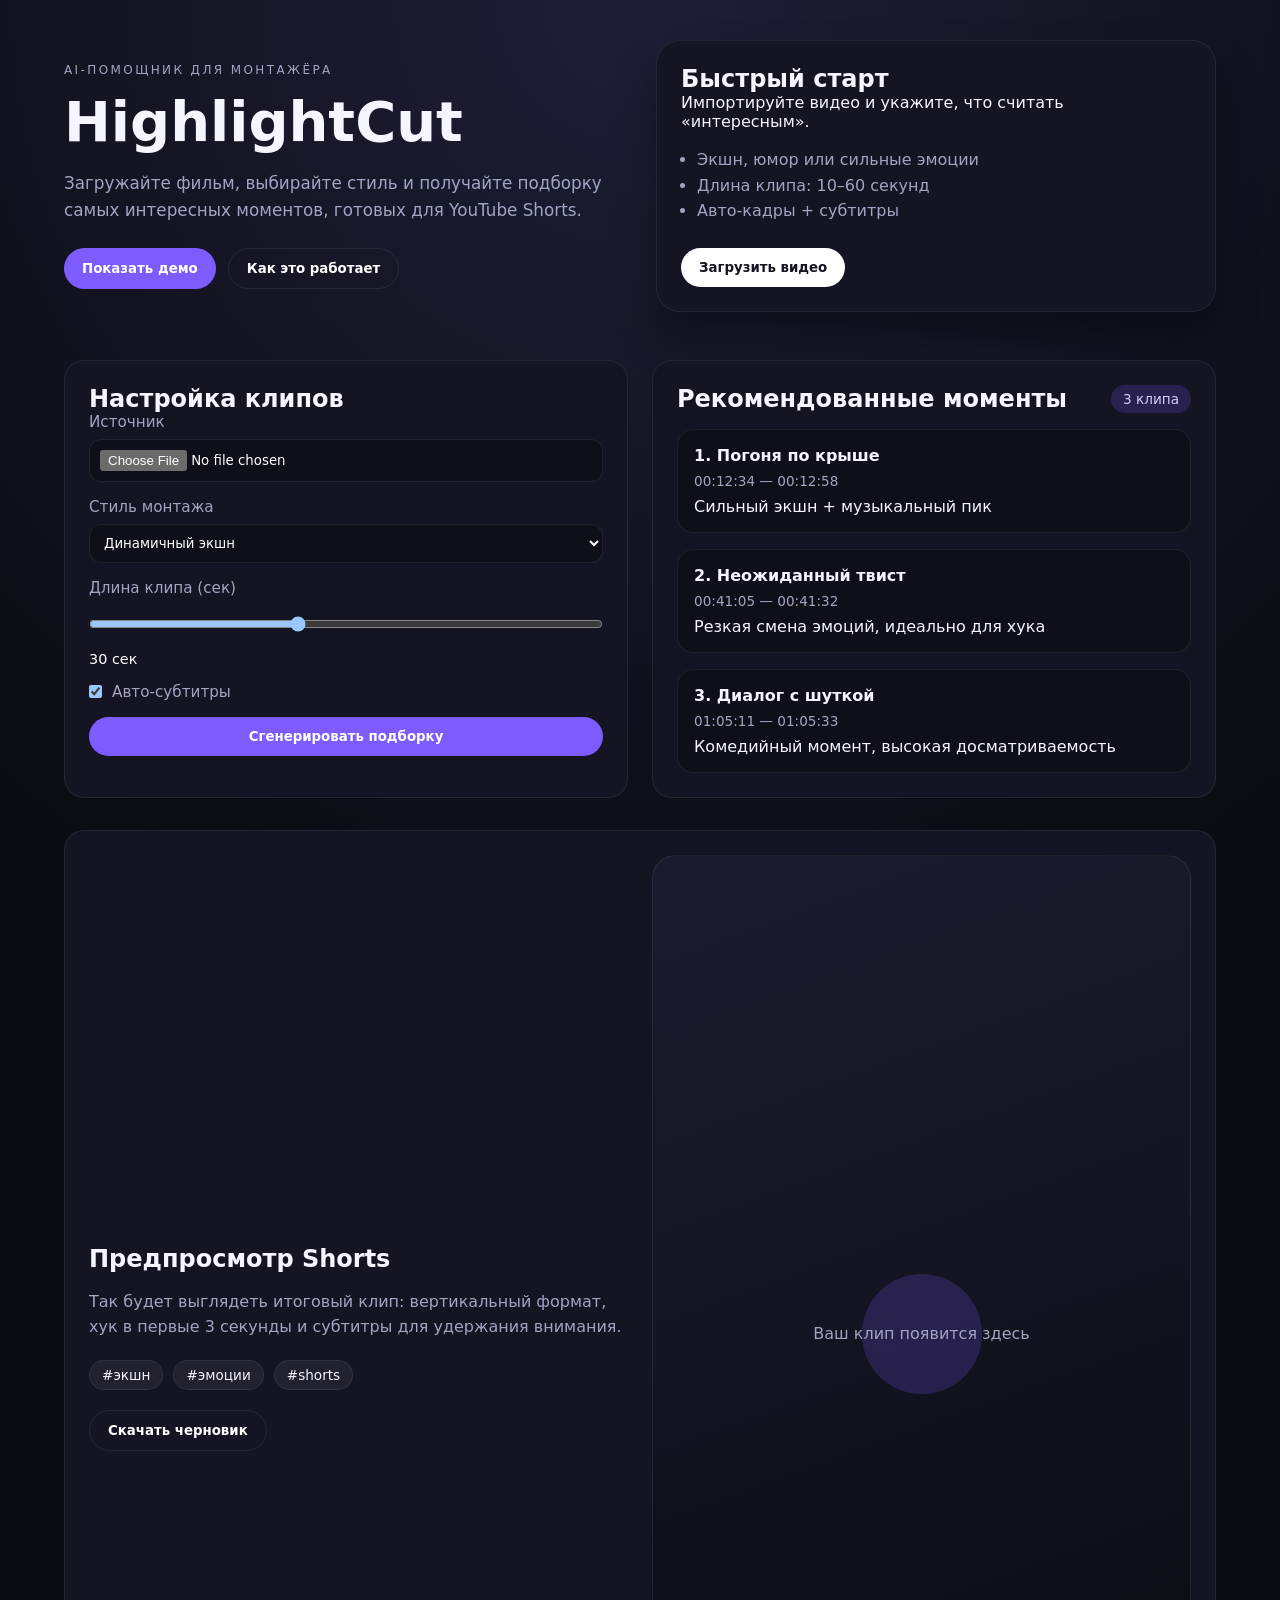
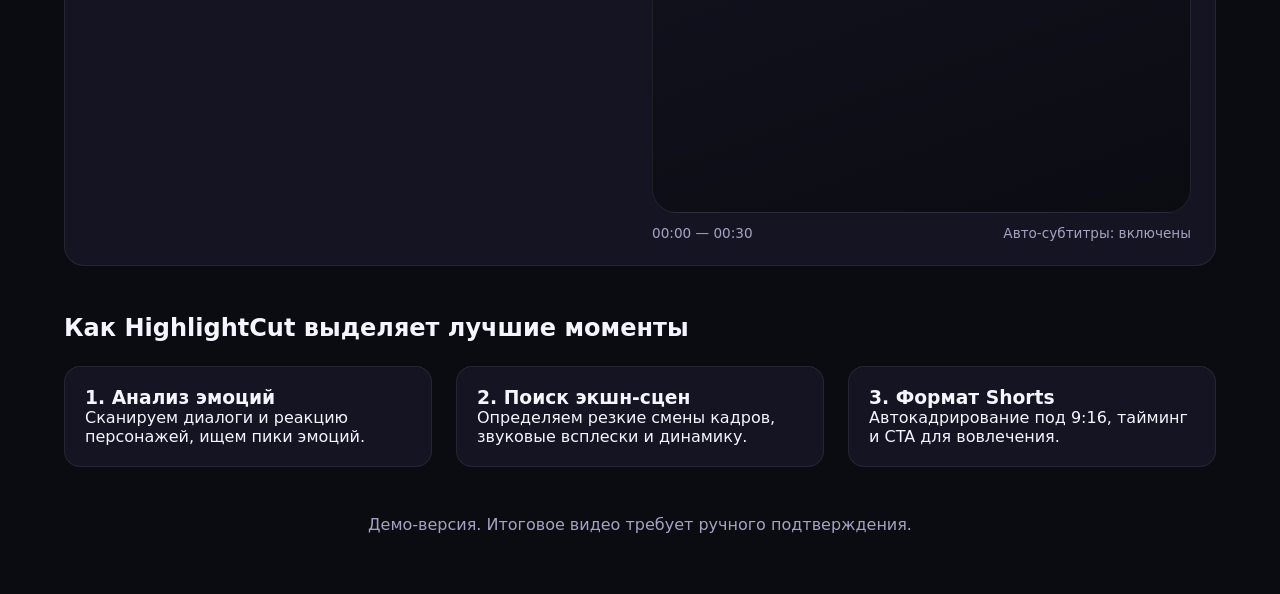
==== public/index.html @ 3cbfcb70 "Add public copy of static site" ====
<!doctype html>
<html lang="ru">
  <head>
    <meta charset="UTF-8" />
    <meta name="viewport" content="width=device-width, initial-scale=1" />
    <title>HighlightCut — клипы для YouTube Shorts</title>
    <link rel="stylesheet" href="styles.css" />
  </head>
  <body>
    <div class="page">
      <header class="hero">
        <div>
          <p class="eyebrow">AI-помощник для монтажёра</p>
          <h1>HighlightCut</h1>
          <p class="subtitle">
            Загружайте фильм, выбирайте стиль и получайте подборку самых интересных
            моментов, готовых для YouTube Shorts.
          </p>
          <div class="hero-actions">
            <button class="primary" type="button" id="demo-button">Показать демо</button>
            <button class="ghost" type="button">Как это работает</button>
          </div>
        </div>
        <div class="hero-card">
          <h2>Быстрый старт</h2>
          <p>Импортируйте видео и укажите, что считать «интересным».</p>
          <ul>
            <li>Экшн, юмор или сильные эмоции</li>
            <li>Длина клипа: 10–60 секунд</li>
            <li>Авто-кадры + субтитры</li>
          </ul>
          <button class="secondary" type="button">Загрузить видео</button>
        </div>
      </header>

      <main class="content">
        <section class="panel">
          <h2>Настройка клипов</h2>
          <form class="settings">
            <label>
              Источник
              <input type="file" accept="video/*" />
            </label>
            <label>
              Стиль монтажа
              <select>
                <option>Динамичный экшн</option>
                <option>Комедийные моменты</option>
                <option>Сильные эмоции</option>
                <option>Сюжетные повороты</option>
              </select>
            </label>
            <label>
              Длина клипа (сек)
              <input type="range" min="10" max="60" value="30" id="duration" />
              <span class="range-output" id="duration-output">30 сек</span>
            </label>
            <label class="toggle">
              <input type="checkbox" checked />
              Авто-субтитры
            </label>
            <button type="button" class="primary" id="generate">Сгенерировать подборку</button>
          </form>
        </section>

        <section class="panel">
          <div class="panel-header">
            <h2>Рекомендованные моменты</h2>
            <span class="badge" id="highlight-count">0 клипов</span>
          </div>
          <div class="highlights" id="highlights">
            <div class="highlight-card">
              <strong>1. Погоня по крыше</strong>
              <span>00:12:34 — 00:12:58</span>
              <p>Сильный экшн + музыкальный пик.</p>
            </div>
            <div class="highlight-card">
              <strong>2. Неожиданный твист</strong>
              <span>00:41:05 — 00:41:32</span>
              <p>Резкая смена эмоций, идеально для хука.</p>
            </div>
            <div class="highlight-card">
              <strong>3. Диалог с шуткой</strong>
              <span>01:05:11 — 01:05:33</span>
              <p>Комедийный момент, высокая досматриваемость.</p>
            </div>
          </div>
        </section>
      </main>

      <section class="panel preview">
        <div class="preview-copy">
          <h2>Предпросмотр Shorts</h2>
          <p>
            Так будет выглядеть итоговый клип: вертикальный формат, хук в первые
            3 секунды и субтитры для удержания внимания.
          </p>
          <div class="preview-tags">
            <span>#экшн</span>
            <span>#эмоции</span>
            <span>#shorts</span>
          </div>
          <button class="ghost" type="button">Скачать черновик</button>
        </div>
        <div class="preview-frame">
          <div class="preview-video">
            <div class="pulse"></div>
            <p>Ваш клип появится здесь</p>
          </div>
          <div class="preview-meta">
            <span>00:00 — 00:30</span>
            <span>Авто-субтитры: включены</span>
          </div>
        </div>
      </section>

      <section class="workflow">
        <h2>Как HighlightCut выделяет лучшие моменты</h2>
        <div class="workflow-grid">
          <div>
            <h3>1. Анализ эмоций</h3>
            <p>Сканируем диалоги и реакцию персонажей, ищем пики эмоций.</p>
          </div>
          <div>
            <h3>2. Поиск экшн-сцен</h3>
            <p>Определяем резкие смены кадров, звуковые всплески и динамику.</p>
          </div>
          <div>
            <h3>3. Формат Shorts</h3>
            <p>Автокадрирование под 9:16, тайминг и CTA для вовлечения.</p>
          </div>
        </div>
      </section>

      <footer>
        <p>Демо-версия. Итоговое видео требует ручного подтверждения.</p>
      </footer>
    </div>

    <script src="script.js"></script>
  </body>
</html>
---- public/styles.css ----
:root {
  color-scheme: dark;
  --bg: #0b0b12;
  --panel: #141422;
  --muted: #a3a3c2;
  --accent: #7c5cff;
  --accent-soft: rgba(124, 92, 255, 0.2);
  --border: rgba(255, 255, 255, 0.08);
}

* {
  box-sizing: border-box;
  margin: 0;
  padding: 0;
  font-family: "Inter", system-ui, sans-serif;
}

body {
  background: radial-gradient(circle at top, #1e1e36 0%, var(--bg) 45%);
  color: #f5f5ff;
  min-height: 100vh;
}

.page {
  max-width: 1200px;
  margin: 0 auto;
  padding: 40px 24px 60px;
}

.hero {
  display: grid;
  gap: 32px;
  grid-template-columns: repeat(auto-fit, minmax(280px, 1fr));
  align-items: center;
}

.eyebrow {
  text-transform: uppercase;
  letter-spacing: 0.2em;
  font-size: 12px;
  color: var(--muted);
  margin-bottom: 12px;
}

h1 {
  font-size: clamp(2.5rem, 5vw, 3.5rem);
  margin-bottom: 16px;
}

.subtitle {
  color: var(--muted);
  line-height: 1.6;
  font-size: 1.05rem;
  margin-bottom: 24px;
}

.hero-actions {
  display: flex;
  gap: 12px;
  flex-wrap: wrap;
}

button {
  border: none;
  cursor: pointer;
  padding: 12px 18px;
  border-radius: 999px;
  font-weight: 600;
  transition: transform 0.2s ease, box-shadow 0.2s ease;
}

button:hover {
  transform: translateY(-1px);
  box-shadow: 0 10px 30px rgba(0, 0, 0, 0.25);
}

.primary {
  background: var(--accent);
  color: #fff;
}

.secondary {
  background: #fff;
  color: #141422;
}

.ghost {
  background: transparent;
  color: #fff;
  border: 1px solid var(--border);
}

.hero-card {
  background: var(--panel);
  border-radius: 24px;
  padding: 24px;
  border: 1px solid var(--border);
  box-shadow: 0 24px 40px rgba(0, 0, 0, 0.35);
}

.hero-card ul {
  margin: 16px 0 24px 16px;
  color: var(--muted);
  line-height: 1.6;
}

.content {
  display: grid;
  gap: 24px;
  grid-template-columns: repeat(auto-fit, minmax(280px, 1fr));
  margin-top: 48px;
}

.panel {
  background: var(--panel);
  border: 1px solid var(--border);
  border-radius: 20px;
  padding: 24px;
}

.panel-header {
  display: flex;
  justify-content: space-between;
  align-items: center;
  margin-bottom: 16px;
}

.badge {
  background: var(--accent-soft);
  color: #d6ccff;
  padding: 6px 12px;
  border-radius: 999px;
  font-size: 0.85rem;
}

.settings {
  display: grid;
  gap: 16px;
}

label {
  display: grid;
  gap: 8px;
  font-size: 0.95rem;
  color: var(--muted);
}

.range-output {
  color: #fff;
  font-size: 0.9rem;
}

input[type="file"],
select,
input[type="range"] {
  background: #0f0f1a;
  color: #fff;
  border: 1px solid var(--border);
  border-radius: 12px;
  padding: 10px;
}

.toggle {
  display: flex;
  gap: 10px;
  align-items: center;
}

.highlights {
  display: grid;
  gap: 16px;
}

.highlight-card {
  background: #0f0f1a;
  border-radius: 16px;
  padding: 16px;
  border: 1px solid var(--border);
  display: grid;
  gap: 8px;
}

.highlight-card span {
  color: var(--muted);
  font-size: 0.85rem;
}

.preview {
  margin-top: 32px;
  display: grid;
  gap: 24px;
  grid-template-columns: repeat(auto-fit, minmax(260px, 1fr));
  align-items: center;
}

.preview-copy p {
  color: var(--muted);
  line-height: 1.6;
  margin: 16px 0 20px;
}

.preview-tags {
  display: flex;
  flex-wrap: wrap;
  gap: 10px;
  margin-bottom: 20px;
}

.preview-tags span {
  background: rgba(255, 255, 255, 0.06);
  border: 1px solid var(--border);
  padding: 6px 12px;
  border-radius: 999px;
  font-size: 0.85rem;
}

.preview-frame {
  display: grid;
  gap: 12px;
}

.preview-video {
  aspect-ratio: 9 / 16;
  background: linear-gradient(160deg, #1b1b2f, #0b0b12);
  border-radius: 24px;
  border: 1px solid var(--border);
  display: grid;
  place-items: center;
  text-align: center;
  position: relative;
  overflow: hidden;
  padding: 20px;
}

.preview-video p {
  color: var(--muted);
  z-index: 1;
}

.pulse {
  width: 120px;
  height: 120px;
  border-radius: 50%;
  background: rgba(124, 92, 255, 0.2);
  position: absolute;
  animation: pulse 2s infinite;
}

.preview-meta {
  display: flex;
  justify-content: space-between;
  color: var(--muted);
  font-size: 0.85rem;
}

.workflow {
  margin-top: 48px;
}

.workflow-grid {
  display: grid;
  gap: 24px;
  grid-template-columns: repeat(auto-fit, minmax(240px, 1fr));
  margin-top: 24px;
}

.workflow-grid div {
  background: var(--panel);
  padding: 20px;
  border-radius: 16px;
  border: 1px solid var(--border);
}

footer {
  margin-top: 48px;
  text-align: center;
  color: var(--muted);
}

@media (max-width: 720px) {
  .hero-actions {
    flex-direction: column;
    align-items: stretch;
  }

  button {
    width: 100%;
  }

  .preview-meta {
    flex-direction: column;
    gap: 6px;
  }
}

@keyframes pulse {
  0% {
    transform: scale(0.85);
    opacity: 0.4;
  }
  50% {
    transform: scale(1);
    opacity: 0.7;
  }
  100% {
    transform: scale(0.85);
    opacity: 0.4;
  }
}
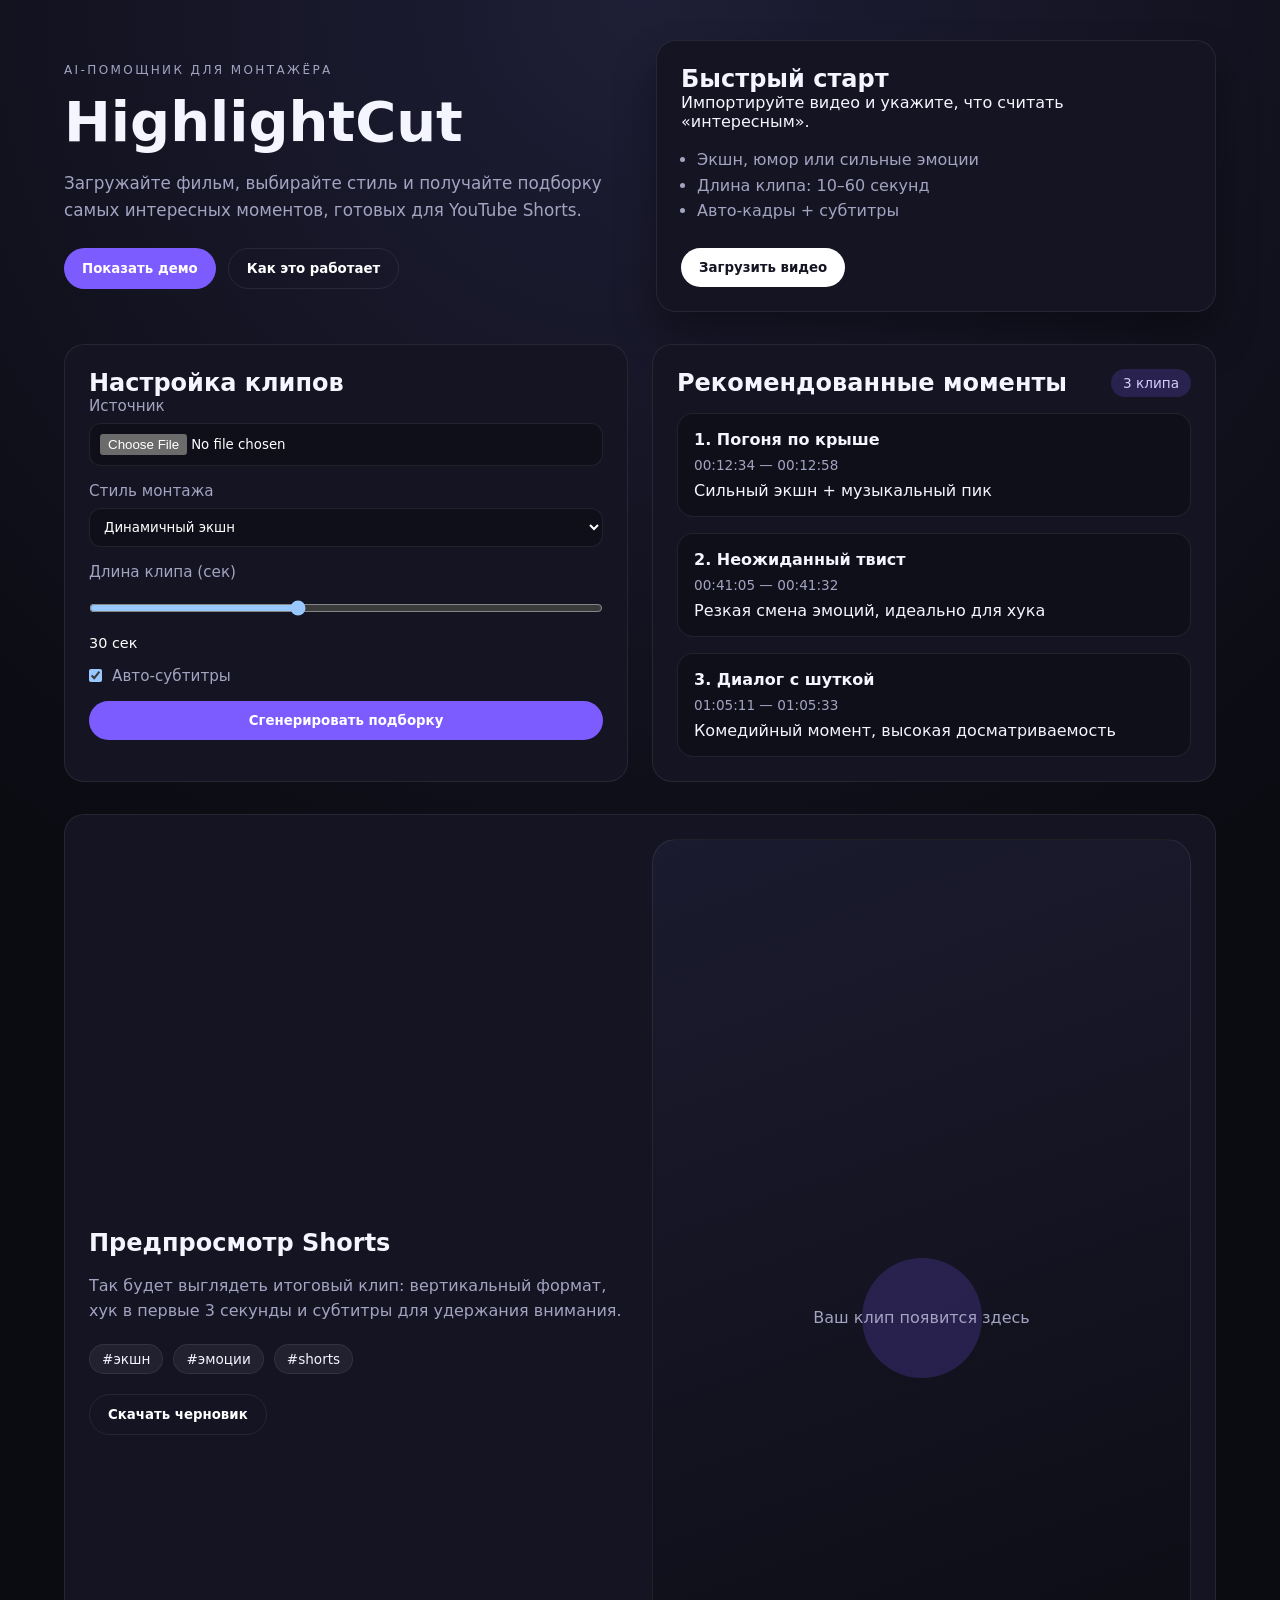
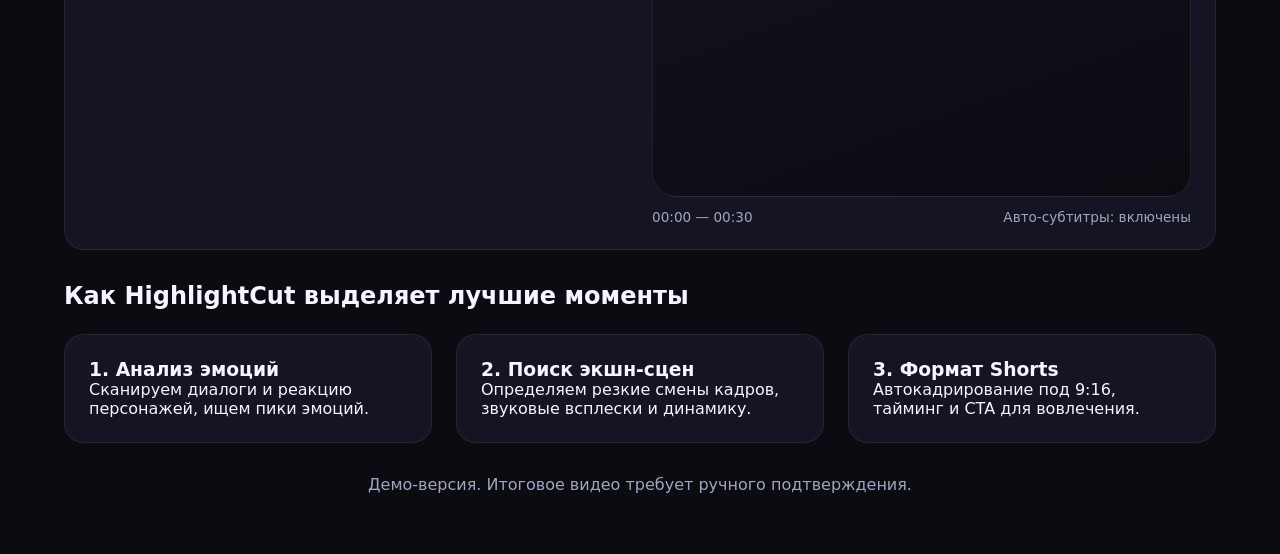
==== commit 61e62ae7: "Inline styles and scripts for static site" ====
--- a/public/index.html
+++ b/public/index.html
@@ -4,7 +4,305 @@
     <meta charset="UTF-8" />
     <meta name="viewport" content="width=device-width, initial-scale=1" />
     <title>HighlightCut — клипы для YouTube Shorts</title>
-    <link rel="stylesheet" href="styles.css" />
+    <style>
+      :root {
+        color-scheme: dark;
+        --bg: #0b0b12;
+        --panel: #141422;
+        --muted: #a3a3c2;
+        --accent: #7c5cff;
+        --accent-soft: rgba(124, 92, 255, 0.2);
+        --border: rgba(255, 255, 255, 0.08);
+      }
+
+      * {
+        box-sizing: border-box;
+        margin: 0;
+        padding: 0;
+        font-family: "Inter", system-ui, sans-serif;
+      }
+
+      body {
+        background: radial-gradient(circle at top, #1e1e36 0%, var(--bg) 45%);
+        color: #f5f5ff;
+        min-height: 100vh;
+      }
+
+      .page {
+        max-width: 1200px;
+        margin: 0 auto;
+        padding: 40px 24px 60px;
+        display: grid;
+        gap: 32px;
+      }
+
+      .hero {
+        display: grid;
+        gap: 32px;
+        grid-template-columns: repeat(auto-fit, minmax(280px, 1fr));
+        align-items: center;
+      }
+
+      .eyebrow {
+        text-transform: uppercase;
+        letter-spacing: 0.2em;
+        font-size: 12px;
+        color: var(--muted);
+        margin-bottom: 12px;
+      }
+
+      h1 {
+        font-size: clamp(2.5rem, 5vw, 3.5rem);
+        margin-bottom: 16px;
+      }
+
+      .subtitle {
+        color: var(--muted);
+        line-height: 1.6;
+        font-size: 1.05rem;
+        margin-bottom: 24px;
+      }
+
+      .hero-actions {
+        display: flex;
+        gap: 12px;
+        flex-wrap: wrap;
+      }
+
+      button {
+        border: none;
+        cursor: pointer;
+        padding: 12px 18px;
+        border-radius: 999px;
+        font-weight: 600;
+        transition: transform 0.2s ease, box-shadow 0.2s ease;
+      }
+
+      button:hover {
+        transform: translateY(-1px);
+        box-shadow: 0 10px 30px rgba(0, 0, 0, 0.25);
+      }
+
+      .primary {
+        background: var(--accent);
+        color: #fff;
+      }
+
+      .secondary {
+        background: #fff;
+        color: #141422;
+      }
+
+      .ghost {
+        background: transparent;
+        color: #fff;
+        border: 1px solid var(--border);
+      }
+
+      .panel {
+        background: var(--panel);
+        border: 1px solid var(--border);
+        border-radius: 20px;
+        padding: 24px;
+      }
+
+      .hero-card {
+        box-shadow: 0 24px 40px rgba(0, 0, 0, 0.35);
+      }
+
+      .hero-card ul {
+        margin: 16px 0 24px 16px;
+        color: var(--muted);
+        line-height: 1.6;
+      }
+
+      .content {
+        display: grid;
+        gap: 24px;
+        grid-template-columns: repeat(auto-fit, minmax(280px, 1fr));
+      }
+
+      .panel-header {
+        display: flex;
+        justify-content: space-between;
+        align-items: center;
+        margin-bottom: 16px;
+      }
+
+      .badge {
+        background: var(--accent-soft);
+        color: #d6ccff;
+        padding: 6px 12px;
+        border-radius: 999px;
+        font-size: 0.85rem;
+      }
+
+      .settings {
+        display: grid;
+        gap: 16px;
+      }
+
+      label {
+        display: grid;
+        gap: 8px;
+        font-size: 0.95rem;
+        color: var(--muted);
+      }
+
+      .range-output {
+        color: #fff;
+        font-size: 0.9rem;
+      }
+
+      input[type="file"],
+      select,
+      input[type="range"] {
+        background: #0f0f1a;
+        color: #fff;
+        border: 1px solid var(--border);
+        border-radius: 12px;
+        padding: 10px;
+      }
+
+      .toggle {
+        display: flex;
+        gap: 10px;
+        align-items: center;
+      }
+
+      .highlights {
+        display: grid;
+        gap: 16px;
+      }
+
+      .highlight-card {
+        background: #0f0f1a;
+        border-radius: 16px;
+        padding: 16px;
+        border: 1px solid var(--border);
+        display: grid;
+        gap: 8px;
+      }
+
+      .highlight-card span {
+        color: var(--muted);
+        font-size: 0.85rem;
+      }
+
+      .preview {
+        display: grid;
+        gap: 24px;
+        grid-template-columns: repeat(auto-fit, minmax(260px, 1fr));
+        align-items: center;
+      }
+
+      .preview-copy p {
+        color: var(--muted);
+        line-height: 1.6;
+        margin: 16px 0 20px;
+      }
+
+      .preview-tags {
+        display: flex;
+        flex-wrap: wrap;
+        gap: 10px;
+        margin-bottom: 20px;
+      }
+
+      .preview-tags span {
+        background: rgba(255, 255, 255, 0.06);
+        border: 1px solid var(--border);
+        padding: 6px 12px;
+        border-radius: 999px;
+        font-size: 0.85rem;
+      }
+
+      .preview-frame {
+        display: grid;
+        gap: 12px;
+      }
+
+      .preview-video {
+        aspect-ratio: 9 / 16;
+        background: linear-gradient(160deg, #1b1b2f, #0b0b12);
+        border-radius: 24px;
+        border: 1px solid var(--border);
+        display: grid;
+        place-items: center;
+        text-align: center;
+        position: relative;
+        overflow: hidden;
+        padding: 20px;
+      }
+
+      .preview-video p {
+        color: var(--muted);
+        z-index: 1;
+      }
+
+      .pulse {
+        width: 120px;
+        height: 120px;
+        border-radius: 50%;
+        background: rgba(124, 92, 255, 0.2);
+        position: absolute;
+        animation: pulse 2s infinite;
+      }
+
+      .preview-meta {
+        display: flex;
+        justify-content: space-between;
+        color: var(--muted);
+        font-size: 0.85rem;
+      }
+
+      .workflow {
+        display: grid;
+        gap: 24px;
+      }
+
+      .workflow-grid {
+        display: grid;
+        gap: 24px;
+        grid-template-columns: repeat(auto-fit, minmax(240px, 1fr));
+      }
+
+      footer {
+        text-align: center;
+        color: var(--muted);
+      }
+
+      @media (max-width: 720px) {
+        .hero-actions {
+          flex-direction: column;
+          align-items: stretch;
+        }
+
+        button {
+          width: 100%;
+        }
+
+        .preview-meta {
+          flex-direction: column;
+          gap: 6px;
+        }
+      }
+
+      @keyframes pulse {
+        0% {
+          transform: scale(0.85);
+          opacity: 0.4;
+        }
+        50% {
+          transform: scale(1);
+          opacity: 0.7;
+        }
+        100% {
+          transform: scale(0.85);
+          opacity: 0.4;
+        }
+      }
+    </style>
   </head>
   <body>
     <div class="page">
@@ -21,7 +319,7 @@
             <button class="ghost" type="button">Как это работает</button>
           </div>
         </div>
-        <div class="hero-card">
+        <div class="panel hero-card">
           <h2>Быстрый старт</h2>
           <p>Импортируйте видео и укажите, что считать «интересным».</p>
           <ul>
@@ -68,23 +366,7 @@
             <h2>Рекомендованные моменты</h2>
             <span class="badge" id="highlight-count">0 клипов</span>
           </div>
-          <div class="highlights" id="highlights">
-            <div class="highlight-card">
-              <strong>1. Погоня по крыше</strong>
-              <span>00:12:34 — 00:12:58</span>
-              <p>Сильный экшн + музыкальный пик.</p>
-            </div>
-            <div class="highlight-card">
-              <strong>2. Неожиданный твист</strong>
-              <span>00:41:05 — 00:41:32</span>
-              <p>Резкая смена эмоций, идеально для хука.</p>
-            </div>
-            <div class="highlight-card">
-              <strong>3. Диалог с шуткой</strong>
-              <span>01:05:11 — 01:05:33</span>
-              <p>Комедийный момент, высокая досматриваемость.</p>
-            </div>
-          </div>
+          <div class="highlights" id="highlights"></div>
         </section>
       </main>
 
@@ -117,15 +399,15 @@
       <section class="workflow">
         <h2>Как HighlightCut выделяет лучшие моменты</h2>
         <div class="workflow-grid">
-          <div>
+          <div class="panel">
             <h3>1. Анализ эмоций</h3>
             <p>Сканируем диалоги и реакцию персонажей, ищем пики эмоций.</p>
           </div>
-          <div>
+          <div class="panel">
             <h3>2. Поиск экшн-сцен</h3>
             <p>Определяем резкие смены кадров, звуковые всплески и динамику.</p>
           </div>
-          <div>
+          <div class="panel">
             <h3>3. Формат Shorts</h3>
             <p>Автокадрирование под 9:16, тайминг и CTA для вовлечения.</p>
           </div>
@@ -137,6 +419,57 @@
       </footer>
     </div>
 
-    <script src="script.js"></script>
+    <script>
+      const highlightData = [
+        {
+          title: "Погоня по крыше",
+          time: "00:12:34 — 00:12:58",
+          note: "Сильный экшн + музыкальный пик"
+        },
+        {
+          title: "Неожиданный твист",
+          time: "00:41:05 — 00:41:32",
+          note: "Резкая смена эмоций, идеально для хука"
+        },
+        {
+          title: "Диалог с шуткой",
+          time: "01:05:11 — 01:05:33",
+          note: "Комедийный момент, высокая досматриваемость"
+        }
+      ];
+
+      const highlightsContainer = document.getElementById("highlights");
+      const highlightCount = document.getElementById("highlight-count");
+      const generateButton = document.getElementById("generate");
+      const demoButton = document.getElementById("demo-button");
+      const durationRange = document.getElementById("duration");
+      const durationOutput = document.getElementById("duration-output");
+
+      function renderHighlights(items) {
+        highlightsContainer.innerHTML = "";
+        items.forEach((item, index) => {
+          const card = document.createElement("div");
+          card.className = "highlight-card";
+          card.innerHTML = `
+            <strong>${index + 1}. ${item.title}</strong>
+            <span>${item.time}</span>
+            <p>${item.note}</p>
+          `;
+          highlightsContainer.appendChild(card);
+        });
+        highlightCount.textContent = `${items.length} клипа`;
+      }
+
+      function updateDuration() {
+        durationOutput.textContent = `${durationRange.value} сек`;
+      }
+
+      generateButton.addEventListener("click", () => renderHighlights(highlightData));
+      demoButton.addEventListener("click", () => renderHighlights(highlightData));
+      durationRange.addEventListener("input", updateDuration);
+
+      renderHighlights(highlightData);
+      updateDuration();
+    </script>
   </body>
 </html>
